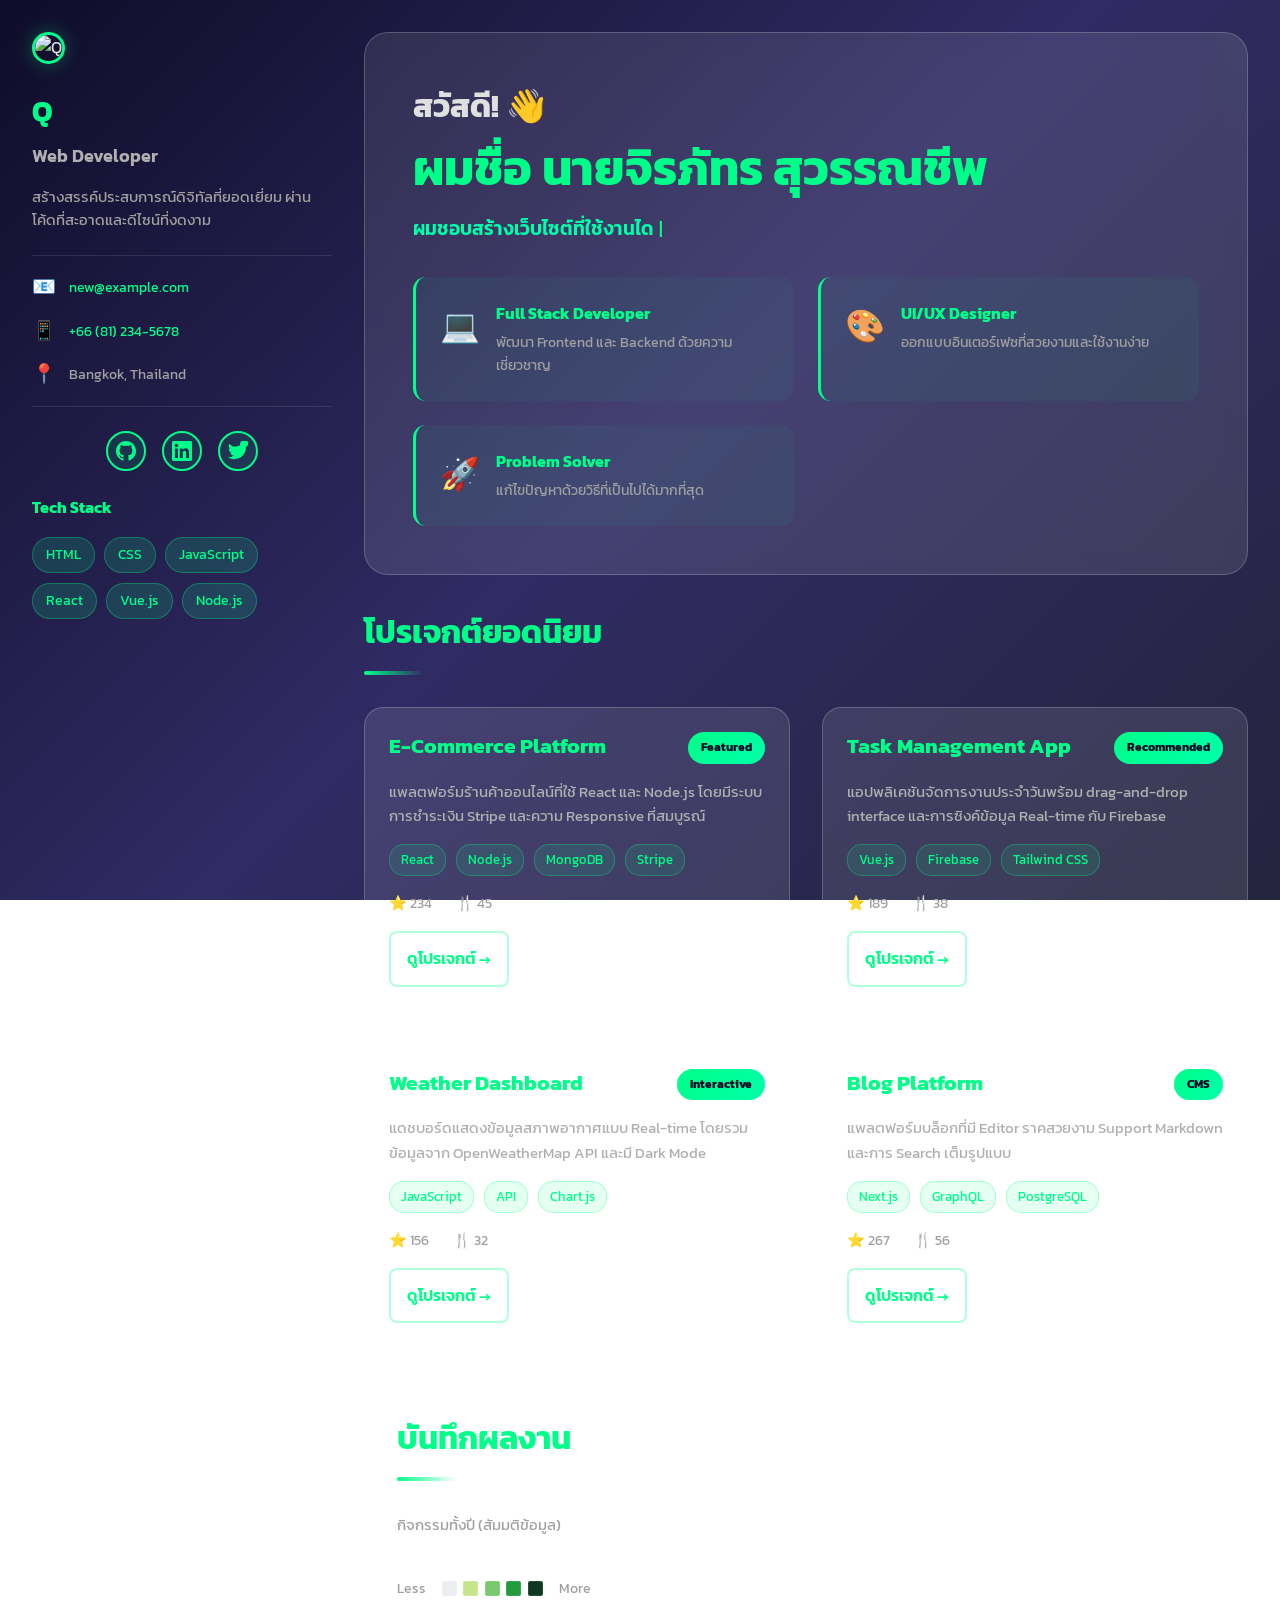
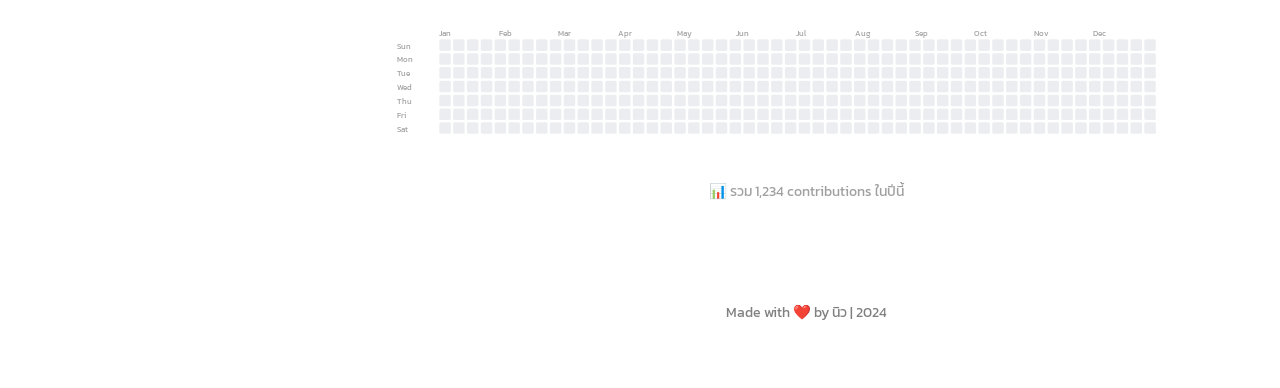
==== index.html @ 87a0851c "update homepage design" ====
<!DOCTYPE html>
<html lang="th">
<head>
    <meta charset="UTF-8">
    <meta name="viewport" content="width=device-width, initial-scale=1.0">
    <title><Q></Q> - Web Developer | Portfolio</title>
    <link href="https://fonts.googleapis.com/css2?family=Kanit:wght@300;400;600;700&display=swap" rel="stylesheet">
    <link rel="stylesheet" href="styles.css">
</head>
<body>
    <div class="container">
        <!-- Sidebar -->
        <aside class="sidebar">
            <div class="profile-card">
                <div class="profile-image">
                    <img src="" alt="Q">
                </div>
                <h1 class="profile-name">Q</h1>
                <p class="profile-title">Web Developer</p>
                <p class="profile-bio">สร้างสรรค์ประสบการณ์ดิจิทัลที่ยอดเยี่ยม ผ่านโค้ดที่สะอาดและดีไซน์ที่งดงาม</p>
                
                <div class="contact-info">
                    <div class="contact-item">
                        <span class="icon">📧</span>
                        <a href="mailto:new@example.com">new@example.com</a>
                    </div>
                    <div class="contact-item">
                        <span class="icon">📱</span>
                        <a href="tel:+66812345678">+66 (81) 234-5678</a>
                    </div>
                    <div class="contact-item">
                        <span class="icon">📍</span>
                        <span>Bangkok, Thailand</span>
                    </div>
                </div>

                <div class="social-links">
                    <a href="#" class="social-btn" title="GitHub">
                        <svg width="20" height="20" viewBox="0 0 24 24" fill="currentColor">
                            <path d="M12 0c-6.626 0-12 5.373-12 12 0 5.302 3.438 9.8 8.207 11.387.599.111.793-.261.793-.577v-2.234c-3.338.726-4.033-1.416-4.033-1.416-.546-1.387-1.333-1.756-1.333-1.756-1.089-.745.083-.729.083-.729 1.205.084 1.839 1.237 1.839 1.237 1.07 1.834 2.807 1.304 3.492.997.107-.775.418-1.305.762-1.604-2.665-.305-5.467-1.334-5.467-5.931 0-1.311.469-2.381 1.236-3.221-.124-.303-.535-1.524.117-3.176 0 0 1.008-.322 3.301 1.23.957-.266 1.983-.399 3.003-.404 1.02.005 2.047.138 3.006.404 2.291-1.552 3.297-1.23 3.297-1.23.653 1.653.242 2.874.118 3.176.77.84 1.235 1.911 1.235 3.221 0 4.609-2.807 5.624-5.479 5.921.43.372.823 1.102.823 2.222v 3.293c0 .319.192.694.801.576 4.765-1.589 8.199-6.086 8.199-11.386 0-6.627-5.373-12-12-12z"/>
                        </svg>
                    </a>
                    <a href="#" class="social-btn" title="LinkedIn">
                        <svg width="20" height="20" viewBox="0 0 24 24" fill="currentColor">
                            <path d="M20.447 20.452h-3.554v-5.569c0-1.328-.027-3.037-1.852-3.037-1.853 0-2.136 1.445-2.136 2.939v5.667H9.351V9h3.414v1.561h.046c.477-.9 1.637-1.85 3.37-1.85 3.601 0 4.267 2.37 4.267 5.455v6.286zM5.337 7.433c-1.144 0-2.063-.926-2.063-2.065 0-1.138.92-2.063 2.063-2.063 1.14 0 2.064.925 2.064 2.063 0 1.139-.925 2.065-2.064 2.065zm1.782 13.019H3.555V9h3.564v11.452zM22.225 0H1.771C.792 0 0 .774 0 1.729v20.542C0 23.227.792 24 1.771 24h20.451C23.2 24 24 23.227 24 22.271V1.729C24 .774 23.2 0 22.225 0z"/>
                        </svg>
                    </a>
                    <a href="#" class="social-btn" title="Twitter">
                        <svg width="20" height="20" viewBox="0 0 24 24" fill="currentColor">
                            <path d="M23.953 4.57a10 10 0 002.856-3.215 9.953 9.953 0 01-2.825.775 4.958 4.958 0 002.163-2.723c-.951.555-2.005.959-3.127 1.184a4.92 4.92 0 00-8.384 4.482C7.69 8.095 4.067 6.13 1.64 3.162a4.822 4.822 0 00-.666 2.475c0 1.71.87 3.213 2.188 4.096a4.904 4.904 0 01-2.228-.616v.06a4.923 4.923 0 003.946 4.827 4.996 4.996 0 01-2.212.085 4.936 4.936 0 004.604 3.417 9.867 9.867 0 01-6.102 2.105c-.39 0-.779-.023-1.17-.067a13.995 13.995 0 007.557 2.209c9.053 0 13.998-7.496 13.998-13.985 0-.21 0-.42-.015-.63A9.935 9.935 0 0024 4.59z"/>
                        </svg>
                    </a>
                </div>

                <div class="tech-stack">
                    <h3>Tech Stack</h3>
                    <div class="tech-tags">
                        <span class="tag">HTML</span>
                        <span class="tag">CSS</span>
                        <span class="tag">JavaScript</span>
                        <span class="tag">React</span>
                        <span class="tag">Vue.js</span>
                        <span class="tag">Node.js</span>
                    </div>
                </div>
            </div>
        </aside>

        <!-- Main Content -->
        <main class="main-content">
            <!-- Hero Section -->
            <section class="hero">
                <div class="hero-content">
                    <h2 class="greeting">สวัสดี! 👋</h2>
                    <h1 class="title">ผมชื่อ นายจิรภัทร สุวรรณชีพ</h1>
                    <p class="subtitle">
                        <span class="typing-cursor">
                            <span class="typing-text">ผมชอบสร้างเว็บไซต์ที่ใช้งานได้ดีและมีหน้าตาที่สวยงาม</span>
                        </span>
                    </p>
                    <div class="hero-highlights">
                        <div class="highlight">
                            <span class="highlight-icon">💻</span>
                            <div>
                                <h4>Full Stack Developer</h4>
                                <p>พัฒนา Frontend และ Backend ด้วยความเชี่ยวชาญ</p>
                            </div>
                        </div>
                        <div class="highlight">
                            <span class="highlight-icon">🎨</span>
                            <div>
                                <h4>UI/UX Designer</h4>
                                <p>ออกแบบอินเตอร์เฟซที่สวยงามและใช้งานง่าย</p>
                            </div>
                        </div>
                        <div class="highlight">
                            <span class="highlight-icon">🚀</span>
                            <div>
                                <h4>Problem Solver</h4>
                                <p>แก้ไขปัญหาด้วยวิธีที่เป็นไปได้มากที่สุด</p>
                            </div>
                        </div>
                    </div>
                </div>
            </section>

            <!-- Projects Section -->
            <section class="projects">
                <h2 class="section-title">โปรเจกต์ยอดนิยม</h2>
                <div class="projects-grid">
                    <div class="project-card">
                        <div class="project-header">
                            <h3>E-Commerce Platform</h3>
                            <span class="project-badge">Featured</span>
                        </div>
                        <p class="project-description">แพลตฟอร์มร้านค้าออนไลน์ที่ใช้ React และ Node.js โดยมีระบบการชำระเงิน Stripe และความ Responsive ที่สมบูรณ์</p>
                        <div class="project-tags">
                            <span class="project-tag">React</span>
                            <span class="project-tag">Node.js</span>
                            <span class="project-tag">MongoDB</span>
                            <span class="project-tag">Stripe</span>
                        </div>
                        <div class="project-stats">
                            <span>⭐ 234</span>
                            <span>🍴 45</span>
                        </div>
                        <a href="#" class="project-link">ดูโปรเจกต์ →</a>
                    </div>

                    <div class="project-card">
                        <div class="project-header">
                            <h3>Task Management App</h3>
                            <span class="project-badge">Recommended</span>
                        </div>
                        <p class="project-description">แอปพลิเคชันจัดการงานประจำวันพร้อม drag-and-drop interface และการซิงค์ข้อมูล Real-time กับ Firebase</p>
                        <div class="project-tags">
                            <span class="project-tag">Vue.js</span>
                            <span class="project-tag">Firebase</span>
                            <span class="project-tag">Tailwind CSS</span>
                        </div>
                        <div class="project-stats">
                            <span>⭐ 189</span>
                            <span>🍴 38</span>
                        </div>
                        <a href="#" class="project-link">ดูโปรเจกต์ →</a>
                    </div>

                    <div class="project-card">
                        <div class="project-header">
                            <h3>Weather Dashboard</h3>
                            <span class="project-badge">Interactive</span>
                        </div>
                        <p class="project-description">แดชบอร์ดแสดงข้อมูลสภาพอากาศแบบ Real-time โดยรวมข้อมูลจาก OpenWeatherMap API และมี Dark Mode</p>
                        <div class="project-tags">
                            <span class="project-tag">JavaScript</span>
                            <span class="project-tag">API</span>
                            <span class="project-tag">Chart.js</span>
                        </div>
                        <div class="project-stats">
                            <span>⭐ 156</span>
                            <span>🍴 32</span>
                        </div>
                        <a href="#" class="project-link">ดูโปรเจกต์ →</a>
                    </div>

                    <div class="project-card">
                        <div class="project-header">
                            <h3>Blog Platform</h3>
                            <span class="project-badge">CMS</span>
                        </div>
                        <p class="project-description">แพลตฟอร์มบล็อกที่มี Editor ราคสวยงาม Support Markdown และการ Search เต็มรูปแบบ</p>
                        <div class="project-tags">
                            <span class="project-tag">Next.js</span>
                            <span class="project-tag">GraphQL</span>
                            <span class="project-tag">PostgreSQL</span>
                        </div>
                        <div class="project-stats">
                            <span>⭐ 267</span>
                            <span>🍴 56</span>
                        </div>
                        <a href="#" class="project-link">ดูโปรเจกต์ →</a>
                    </div>
                </div>
            </section>

            <!-- Contribution Graph Section -->
            <section class="contributions">
                <h2 class="section-title">บันทึกผลงาน</h2>
                <p class="contributions-subtitle">กิจกรรมทั้งปี (สัมมติข้อมูล)</p>
                <div class="contribution-graph">
                    <div class="graph-legend">
                        <span>Less</span>
                        <div class="legend-boxes">
                            <div class="legend-box" style="background: #ebedf0;"></div>
                            <div class="legend-box" style="background: #c6e48b;"></div>
                            <div class="legend-box" style="background: #7bc96f;"></div>
                            <div class="legend-box" style="background: #239a3b;"></div>
                            <div class="legend-box" style="background: #0d3922;"></div>
                        </div>
                        <span>More</span>
                    </div>
                    <svg class="contribution-calendar" viewBox="0 0 1065 152" width="100%" height="auto">
                        <!-- Grid of contribution boxes will be generated by JavaScript -->
                    </svg>
                </div>
                <p class="contributions-note">📊 รวม 1,234 contributions ในปีนี้</p>
            </section>

            <!-- Footer -->
            <footer class="footer">
                <p>Made with <span class="heart">❤️</span> by นิว | 2024</p>
            </footer>
        </main>
    </div>

    <script src="script.js"></script>
</body>
</html>
---- styles.css ----
* {
    margin: 0;
    padding: 0;
    box-sizing: border-box;
}

body {
    font-family: 'Kanit', sans-serif;
    background: linear-gradient(135deg, #0f0c29 0%, #302b63 50%, #24243e 100%);
    background-attachment: fixed;
    color: #e0e0e0;
    line-height: 1.6;
    min-height: 100vh;
}

/* Glassmorphism helper */
.glass {
    background: rgba(255, 255, 255, 0.1);
    backdrop-filter: blur(10px);
    border: 1px solid rgba(255, 255, 255, 0.2);
    border-radius: 1rem;
}

.container {
    display: grid;
    grid-template-columns: 300px 1fr;
    gap: 2rem;
    max-width: 1400px;
    margin: 0 auto;
    padding: 2rem;
    min-height: 100vh;
}

/* ==================== SIDEBAR ==================== */
.sidebar {
    height: 100%;
    position: sticky;
    top: 2rem;
}



.profile-image {
    margin-bottom: 1.5rem;
}

.profile-image img {
    width: 120px;
    height: 120px;
    border-radius: 50%;
    border: 3px solid #00ff88;
    object-fit: cover;
    transition: transform 0.3s ease;
    box-shadow: 0 0 20px rgba(0, 255, 136, 0.3);
}

.profile-image img:hover {
    transform: scale(1.05);
    box-shadow: 0 0 30px rgba(0, 255, 136, 0.5);
}

.profile-name {
    font-size: 1.8rem;
    font-weight: 700;
    margin-bottom: 0.5rem;
    color: #00ff88;
}

.profile-title {
    font-size: 1.1rem;
    color: #b0b0b0;
    margin-bottom: 1rem;
    font-weight: 600;
}

.profile-bio {
    font-size: 0.95rem;
    color: #a0a0a0;
    margin-bottom: 1.5rem;
    line-height: 1.5;
}

/* Contact Info */
.contact-info {
    border-top: 1px solid rgba(255, 255, 255, 0.1);
    border-bottom: 1px solid rgba(255, 255, 255, 0.1);
    padding: 1rem 0;
    margin: 1.5rem 0;
}

.contact-item {
    display: flex;
    align-items: center;
    gap: 0.8rem;
    margin-bottom: 0.8rem;
    font-size: 0.9rem;
}

.contact-item:last-child {
    margin-bottom: 0;
}

.contact-item .icon {
    font-size: 1.2rem;
}

.contact-item a {
    color: #00ff88;
    text-decoration: none;
    transition: color 0.3s ease;
}

.contact-item a:hover {
    color: #00ffaa;
    text-decoration: underline;
}

.contact-item span {
    color: #a0a0a0;
}

/* Social Links */
.social-links {
    display: flex;
    justify-content: center;
    gap: 1rem;
    margin: 1.5rem 0;
}

.social-btn {
    width: 40px;
    height: 40px;
    border-radius: 50%;
    background: rgba(0, 255, 136, 0.1);
    border: 2px solid #00ff88;
    color: #00ff88;
    display: flex;
    align-items: center;
    justify-content: center;
    cursor: pointer;
    transition: all 0.3s ease;
}

.social-btn:hover {
    background: #00ff88;
    color: #0f0c29;
    transform: translateY(-3px);
    box-shadow: 0 10px 20px rgba(0, 255, 136, 0.3);
}

/* Tech Stack */
.tech-stack {
    margin-top: 1.5rem;
    text-align: left;
}

.tech-stack h3 {
    font-size: 1rem;
    margin-bottom: 1rem;
    color: #00ff88;
}

.tech-tags {
    display: flex;
    flex-wrap: wrap;
    gap: 0.6rem;
}

.tag {
    display: inline-block;
    padding: 0.4rem 0.8rem;
    background: rgba(0, 255, 136, 0.15);
    border: 1px solid rgba(0, 255, 136, 0.3);
    border-radius: 20px;
    font-size: 0.85rem;
    color: #00ff88;
    transition: all 0.3s ease;
}

.tag:hover {
    background: rgba(0, 255, 136, 0.25);
    border-color: #00ff88;
}

/* ==================== MAIN CONTENT ==================== */
.main-content {
    display: flex;
    flex-direction: column;
    gap: 2rem;
    animation: slideInRight 0.6s ease;
}

/* Hero Section */
.hero {
    background: rgba(255, 255, 255, 0.1);
    backdrop-filter: blur(10px);
    border: 1px solid rgba(255, 255, 255, 0.2);
    border-radius: 1.5rem;
    padding: 3rem;
    position: relative;
    overflow: hidden;
}

.hero::before {
    content: '';
    position: absolute;
    top: -50%;
    right: -50%;
    width: 500px;
    height: 500px;
    background: radial-gradient(circle, rgba(0, 255, 136, 0.1) 0%, transparent 70%);
    animation: float 6s ease-in-out infinite;
}

.hero-content {
    position: relative;
    z-index: 2;
}

.greeting {
    font-size: 2rem;
    margin-bottom: 0.5rem;
    animation: fadeInDown 0.6s ease 0.1s both;
}

.title {
    font-size: 3rem;
    font-weight: 700;
    margin-bottom: 1rem;
    color: #00ff88;
    line-height: 1.2;
    animation: fadeInDown 0.6s ease 0.2s both;
}

.subtitle {
    font-size: 1.2rem;
    color: #b0b0b0;
    margin-bottom: 2rem;
    min-height: 1.5em;
    animation: fadeInUp 0.6s ease 0.3s both;
}

.typing-text {
    color: #00ffaa;
    font-weight: 600;
}

.typing-cursor {
    display: inline;
}

.typing-cursor::after {
    content: '|';
    animation: blink 0.7s infinite;
    color: #00ff88;
    margin-left: 0.1em;
}

@keyframes blink {
    0%, 50% { opacity: 1; }
    51%, 100% { opacity: 0; }
}

/* Hero Highlights */
.hero-highlights {
    display: grid;
    grid-template-columns: repeat(auto-fit, minmax(250px, 1fr));
    gap: 1.5rem;
    margin-top: 2rem;
    animation: fadeInUp 0.6s ease 0.4s both;
}

.highlight {
    display: flex;
    gap: 1rem;
    padding: 1.5rem;
    background: rgba(0, 255, 136, 0.05);
    border-left: 3px solid #00ff88;
    border-radius: 0.8rem;
    transition: all 0.3s ease;
}

.highlight:hover {
    background: rgba(0, 255, 136, 0.1);
    transform: translateX(5px);
}

.highlight-icon {
    font-size: 2rem;
    flex-shrink: 0;
}

.highlight h4 {
    color: #00ff88;
    margin-bottom: 0.3rem;
}

.highlight p {
    font-size: 0.9rem;
    color: #a0a0a0;
}

/* ==================== PROJECTS ==================== */
.projects {
    animation: fadeInUp 0.6s ease 0.5s both;
}

.section-title {
    font-size: 2rem;
    font-weight: 700;
    margin-bottom: 2rem;
    color: #00ff88;
    position: relative;
    padding-bottom: 1rem;
}

.section-title::after {
    content: '';
    position: absolute;
    bottom: 0;
    left: 0;
    width: 60px;
    height: 4px;
    background: linear-gradient(90deg, #00ff88, transparent);
    border-radius: 2px;
}

.projects-grid {
    display: grid;
    grid-template-columns: repeat(auto-fill, minmax(300px, 1fr));
    gap: 2rem;
}

.project-card {
    background: rgba(255, 255, 255, 0.1);
    backdrop-filter: blur(10px);
    border: 1px solid rgba(255, 255, 255, 0.2);
    border-radius: 1.2rem;
    padding: 1.5rem;
    transition: all 0.3s ease;
    display: flex;
    flex-direction: column;
    height: 100%;
}

.project-card:hover {
    transform: translateY(-8px);
    background: rgba(255, 255, 255, 0.15);
    box-shadow: 0 20px 40px rgba(0, 255, 136, 0.2);
}

.project-header {
    display: flex;
    justify-content: space-between;
    align-items: flex-start;
    margin-bottom: 1rem;
    gap: 1rem;
}

.project-card h3 {
    font-size: 1.3rem;
    color: #00ff88;
    flex: 1;
    line-height: 1.3;
}

.project-badge {
    display: inline-block;
    padding: 0.4rem 0.8rem;
    background: linear-gradient(135deg, #00ff88, #00ffaa);
    color: #0f0c29;
    border-radius: 20px;
    font-size: 0.75rem;
    font-weight: 700;
    white-space: nowrap;
    flex-shrink: 0;
}

.project-description {
    color: #b0b0b0;
    font-size: 0.95rem;
    margin-bottom: 1rem;
    flex-grow: 1;
}

.project-tags {
    display: flex;
    flex-wrap: wrap;
    gap: 0.6rem;
    margin-bottom: 1rem;
}

.project-tag {
    display: inline-block;
    padding: 0.3rem 0.7rem;
    background: rgba(0, 255, 136, 0.1);
    border: 1px solid rgba(0, 255, 136, 0.3);
    border-radius: 15px;
    font-size: 0.8rem;
    color: #00ff88;
}

.project-stats {
    display: flex;
    gap: 1.5rem;
    margin-bottom: 1rem;
    color: #a0a0a0;
    font-size: 0.9rem;
}

.project-link {
    display: inline-block;
    color: #00ff88;
    text-decoration: none;
    font-weight: 600;
    padding: 0.8rem 1rem;
    border: 2px solid rgba(0, 255, 136, 0.3);
    border-radius: 0.5rem;
    transition: all 0.3s ease;
    align-self: flex-start;
}

.project-link:hover {
    border-color: #00ff88;
    background: rgba(0, 255, 136, 0.1);
    transform: translateX(3px);
}

/* ==================== CONTRIBUTIONS ==================== */
.contributions {
    background: rgba(255, 255, 255, 0.1);
    backdrop-filter: blur(10px);
    border: 1px solid rgba(255, 255, 255, 0.2);
    border-radius: 1.2rem;
    padding: 2rem;
    animation: fadeInUp 0.6s ease 0.6s both;
}

.contributions-subtitle {
    color: #a0a0a0;
    margin-bottom: 1.5rem;
    font-size: 0.95rem;
}

.contribution-graph {
    overflow-x: auto;
    padding: 1rem 0;
}

.graph-legend {
    display: flex;
    align-items: center;
    gap: 1rem;
    margin-bottom: 1.5rem;
    font-size: 0.9rem;
    color: #a0a0a0;
}

.legend-boxes {
    display: flex;
    gap: 0.4rem;
}

.legend-box {
    width: 15px;
    height: 15px;
    border-radius: 2px;
    border: 1px solid rgba(255, 255, 255, 0.1);
}

.contribution-calendar {
    width: 100%;
    max-width: 100%;
}

.contribution-box {
    fill: #ebedf0;
    stroke: rgba(255, 255, 255, 0.1);
    stroke-width: 1;
    cursor: pointer;
    transition: all 0.2s ease;
}

.contribution-box:hover {
    stroke: #00ff88;
    stroke-width: 2;
}

.contributions-note {
    margin-top: 1rem;
    text-align: center;
    color: #a0a0a0;
    font-size: 0.9rem;
}

/* ==================== FOOTER ==================== */
.footer {
    text-align: center;
    padding: 2rem;
    border-top: 1px solid rgba(255, 255, 255, 0.1);
    color: #808080;
    font-size: 0.9rem;
    animation: fadeInUp 0.6s ease 0.7s both;
}

.heart {
    display: inline-block;
    animation: heartbeat 1.2s ease-in-out infinite;
}

@keyframes heartbeat {
    0%, 100% { transform: scale(1); }
    50% { transform: scale(1.2); }
}

/* ==================== ANIMATIONS ==================== */
@keyframes slideInLeft {
    from {
        opacity: 0;
        transform: translateX(-50px);
    }
    to {
        opacity: 1;
        transform: translateX(0);
    }
}

@keyframes slideInRight {
    from {
        opacity: 0;
        transform: translateX(50px);
    }
    to {
        opacity: 1;
        transform: translateX(0);
    }
}

@keyframes fadeInDown {
    from {
        opacity: 0;
        transform: translateY(-20px);
    }
    to {
        opacity: 1;
        transform: translateY(0);
    }
}

@keyframes fadeInUp {
    from {
        opacity: 0;
        transform: translateY(20px);
    }
    to {
        opacity: 1;
        transform: translateY(0);
    }
}

@keyframes float {
    0%, 100% {
        transform: translate(0, 0px);
    }
    50% {
        transform: translate(30px, 30px);
    }
}

/* ==================== RESPONSIVE DESIGN ==================== */
@media (max-width: 1024px) {
    .container {
        grid-template-columns: 1fr;
        gap: 1.5rem;
    }

    .sidebar {
        position: static;
    }

    .title {
        font-size: 2.2rem;
    }

    .projects-grid {
        grid-template-columns: repeat(auto-fill, minmax(250px, 1fr));
    }
}

@media (max-width: 768px) {
    .container {
        padding: 1rem;
        gap: 1rem;
    }

    .profile-card {
        padding: 1.5rem;
    }

    .hero {
        padding: 1.5rem;
    }

    .title {
        font-size: 1.8rem;
    }

    .subtitle {
        font-size: 1rem;
    }

    .hero-highlights {
        grid-template-columns: 1fr;
    }

    .projects-grid {
        grid-template-columns: 1fr;
    }

    .projects-grid {
        grid-template-columns: repeat(auto-fill, minmax(200px, 1fr));
    }

    .section-title {
        font-size: 1.5rem;
    }

    .contributions {
        padding: 1.5rem;
    }

    .graph-legend {
        flex-wrap: wrap;
    }
}

@media (max-width: 480px) {
    .container {
        padding: 0.5rem;
    }

    .profile-card {
        padding: 1rem;
    }

    .profile-image img {
        width: 100px;
        height: 100px;
    }

    .profile-name {
        font-size: 1.5rem;
    }

    .hero {
        padding: 1rem;
    }

    .title {
        font-size: 1.4rem;
    }

    .subtitle {
        font-size: 0.9rem;
    }

    .projects-grid {
        grid-template-columns: 1fr;
    }

    .project-header {
        flex-direction: column;
        align-items: flex-start;
    }

    .project-badge {
        align-self: flex-start;
    }

    .section-title {
        font-size: 1.3rem;
    }

    .contributions {
        padding: 1rem;
    }

    .graph-legend {
        font-size: 0.8rem;
    }
}
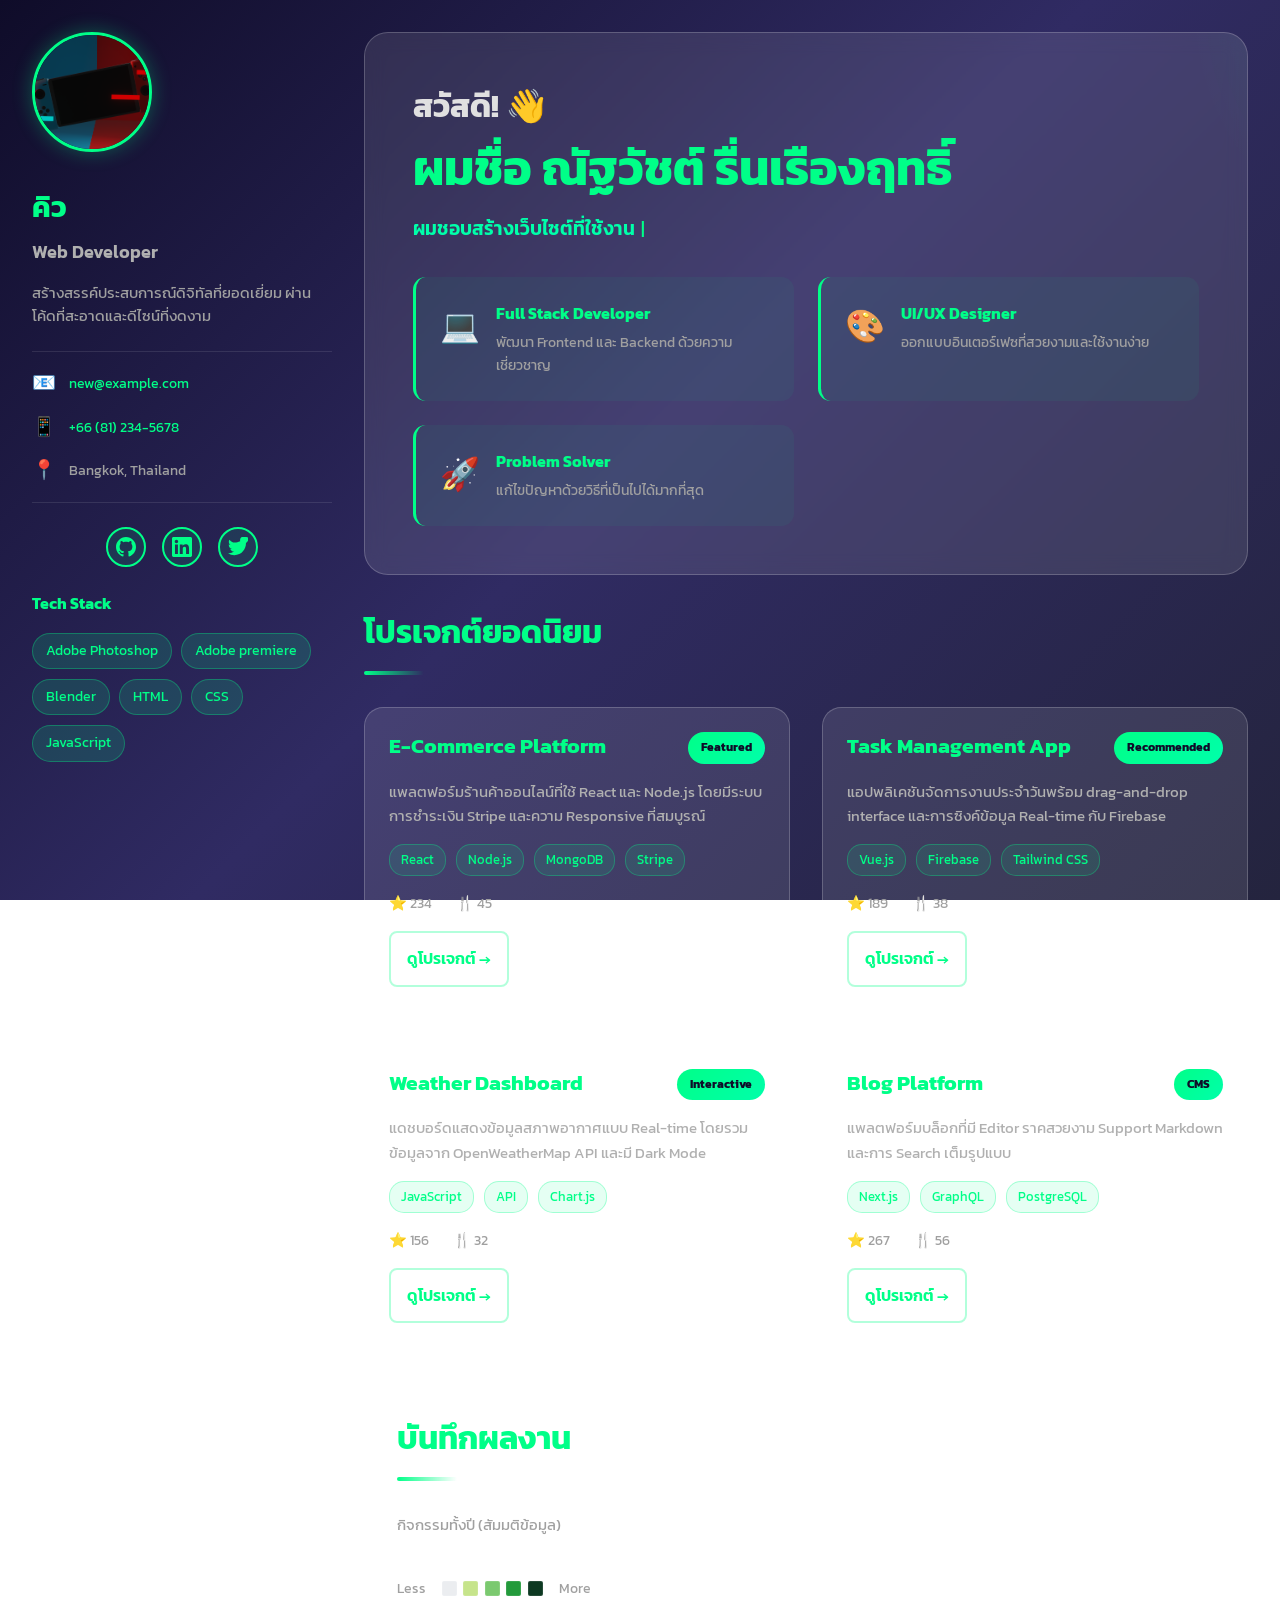
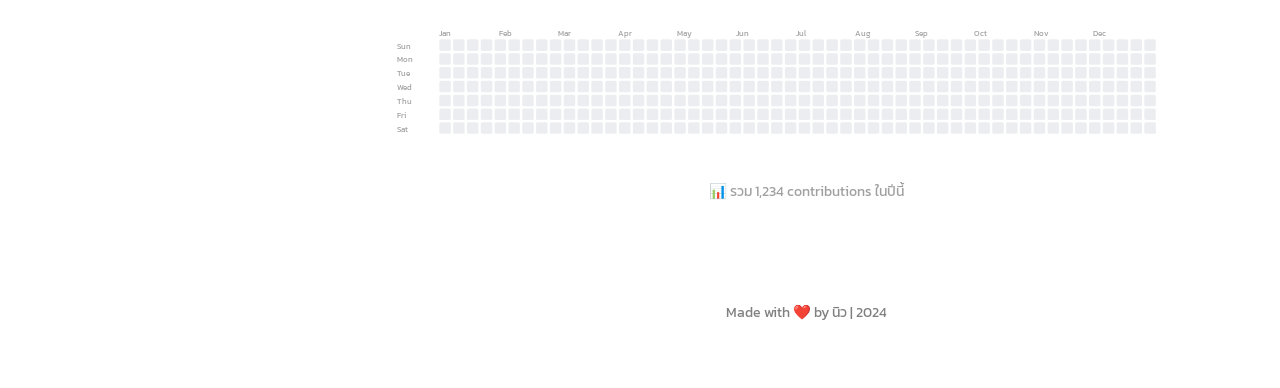
==== commit 8fb0a5dd: "first commit" ====
--- a/index.html
+++ b/index.html
@@ -3,7 +3,7 @@
 <head>
     <meta charset="UTF-8">
     <meta name="viewport" content="width=device-width, initial-scale=1.0">
-    <title><Q></Q> - Web Developer | Portfolio</title>
+    <title>นิว - Web Developer | Portfolio</title>
     <link href="https://fonts.googleapis.com/css2?family=Kanit:wght@300;400;600;700&display=swap" rel="stylesheet">
     <link rel="stylesheet" href="styles.css">
 </head>
@@ -13,9 +13,9 @@
         <aside class="sidebar">
             <div class="profile-card">
                 <div class="profile-image">
-                    <img src="" alt="Q">
-                </div>
-                <h1 class="profile-name">Q</h1>
+                    <img src="p.png" alt="คิว">
+                </div>
+                <h1 class="profile-name">คิว</h1>
                 <p class="profile-title">Web Developer</p>
                 <p class="profile-bio">สร้างสรรค์ประสบการณ์ดิจิทัลที่ยอดเยี่ยม ผ่านโค้ดที่สะอาดและดีไซน์ที่งดงาม</p>
                 
@@ -55,12 +55,13 @@
                 <div class="tech-stack">
                     <h3>Tech Stack</h3>
                     <div class="tech-tags">
+                        <span class="tag"> Adobe Photoshop</span>
+                        <span class="tag">Adobe premiere</span>
+                        <span class="tag">Blender</span>
                         <span class="tag">HTML</span>
                         <span class="tag">CSS</span>
                         <span class="tag">JavaScript</span>
-                        <span class="tag">React</span>
-                        <span class="tag">Vue.js</span>
-                        <span class="tag">Node.js</span>
+                        
                     </div>
                 </div>
             </div>
@@ -72,7 +73,7 @@
             <section class="hero">
                 <div class="hero-content">
                     <h2 class="greeting">สวัสดี! 👋</h2>
-                    <h1 class="title">ผมชื่อ นายจิรภัทร สุวรรณชีพ</h1>
+                    <h1 class="title">ผมชื่อ ณัฐวัชต์ รื่นเรืองฤทธิ์ </h1>
                     <p class="subtitle">
                         <span class="typing-cursor">
                             <span class="typing-text">ผมชอบสร้างเว็บไซต์ที่ใช้งานได้ดีและมีหน้าตาที่สวยงาม</span>
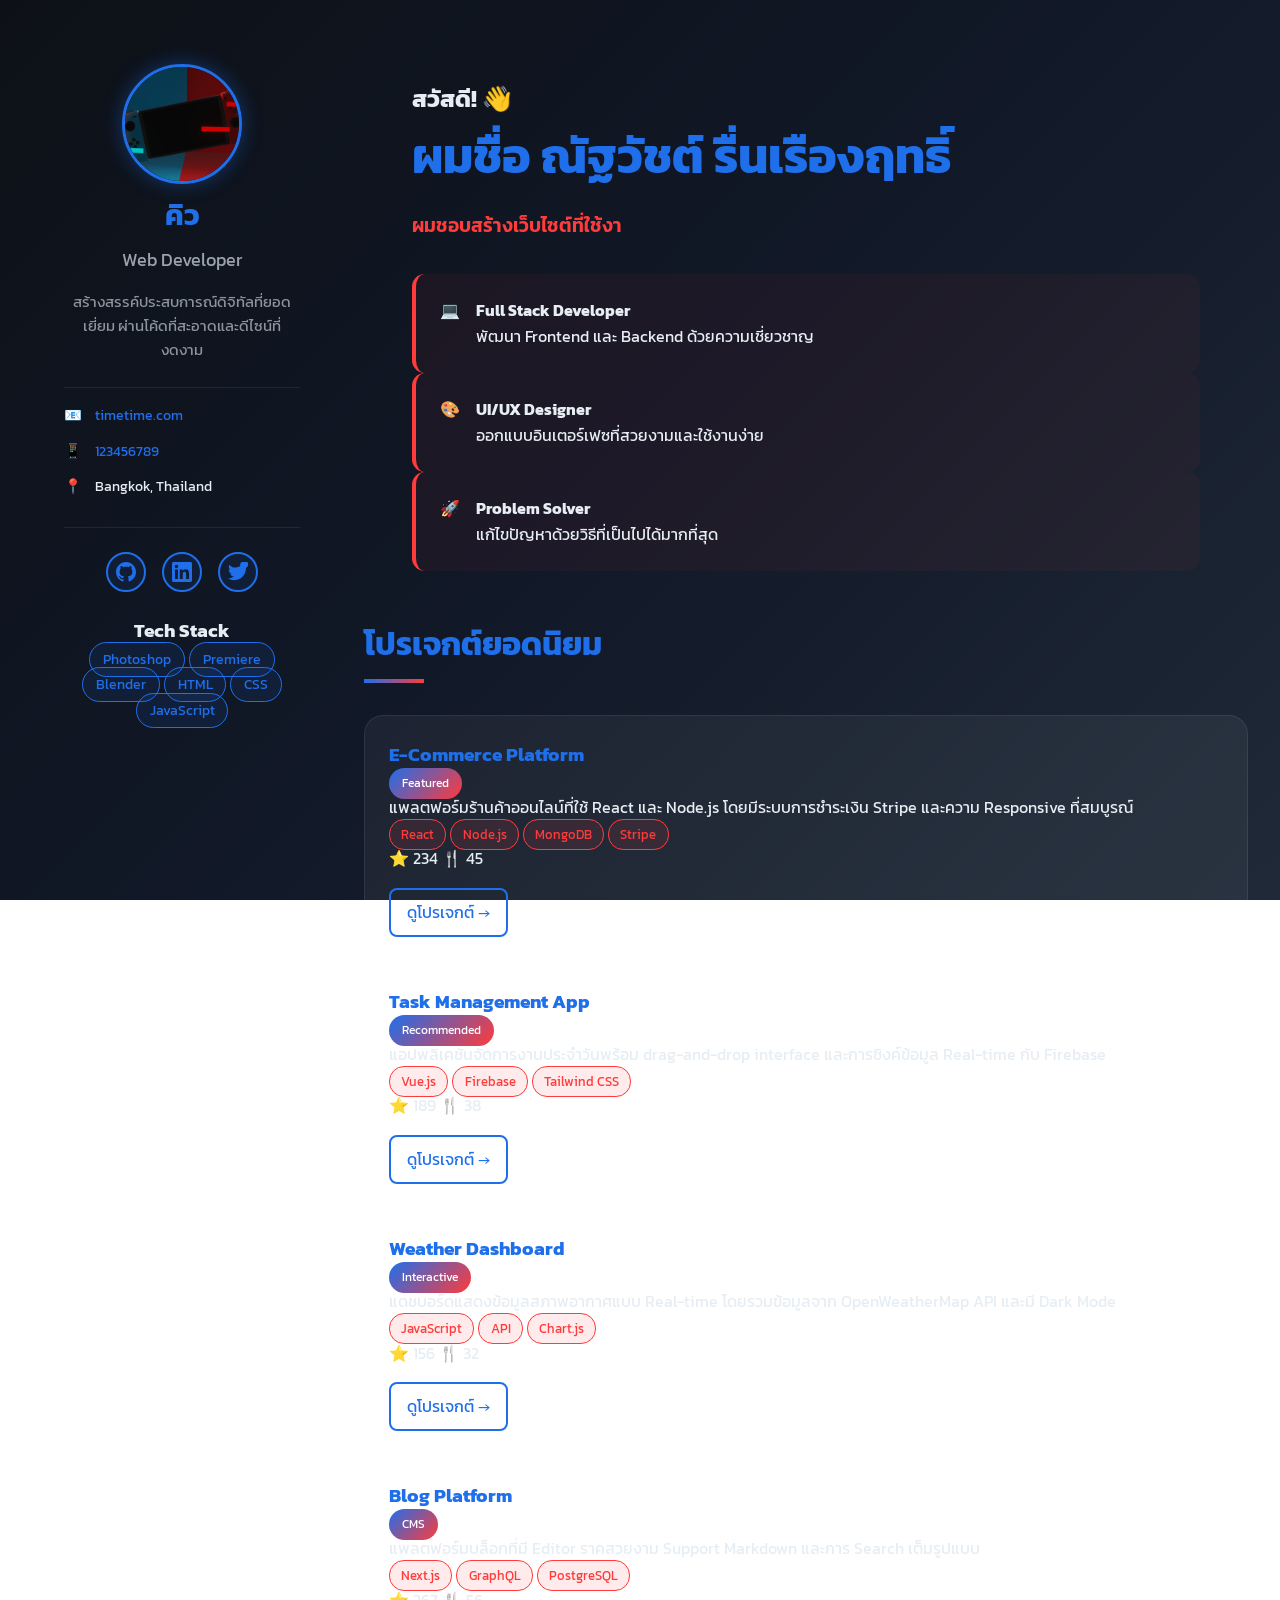
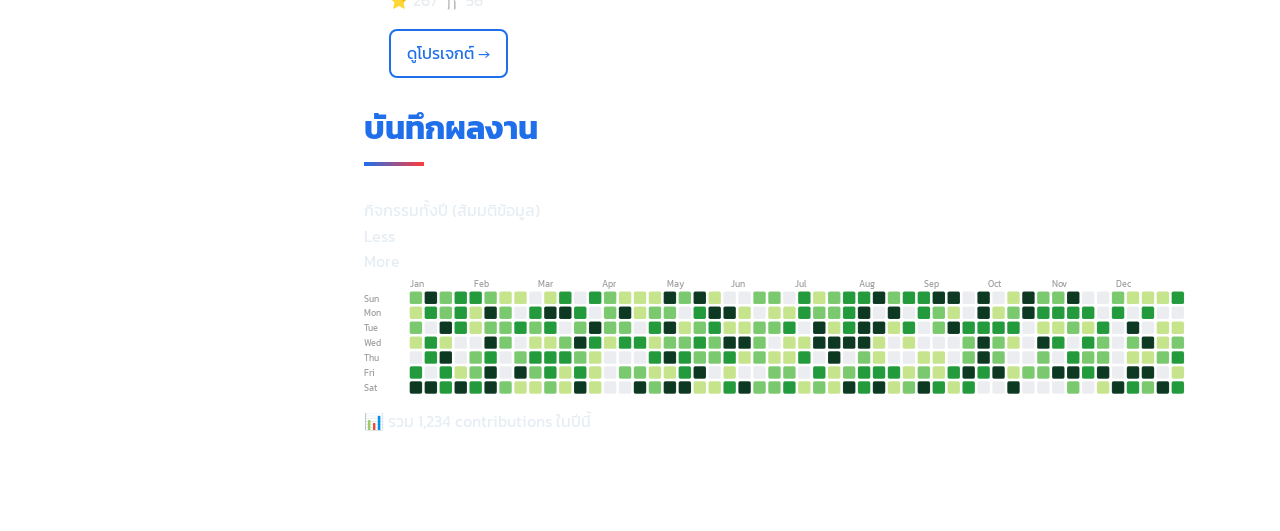
==== commit 6c8acb5b: "index.html" ====
--- a/index.html
+++ b/index.html
@@ -3,7 +3,7 @@
 <head>
     <meta charset="UTF-8">
     <meta name="viewport" content="width=device-width, initial-scale=1.0">
-    <title>นิว - Web Developer | Portfolio</title>
+    <title>timetime - Web Developer | Portfolio</title>
     <link href="https://fonts.googleapis.com/css2?family=Kanit:wght@300;400;600;700&display=swap" rel="stylesheet">
     <link rel="stylesheet" href="styles.css">
 </head>
@@ -22,11 +22,11 @@
                 <div class="contact-info">
                     <div class="contact-item">
                         <span class="icon">📧</span>
-                        <a href="mailto:new@example.com">new@example.com</a>
+                        <a href="mailto:new@example.com">timetime.com</a>
                     </div>
                     <div class="contact-item">
                         <span class="icon">📱</span>
-                        <a href="tel:+66812345678">+66 (81) 234-5678</a>
+                        <a href="tel:+66812345678">123456789</a>
                     </div>
                     <div class="contact-item">
                         <span class="icon">📍</span>
@@ -55,8 +55,8 @@
                 <div class="tech-stack">
                     <h3>Tech Stack</h3>
                     <div class="tech-tags">
-                        <span class="tag"> Adobe Photoshop</span>
-                        <span class="tag">Adobe premiere</span>
+                        <span class="tag">Photoshop</span>
+                        <span class="tag">Premiere</span>
                         <span class="tag">Blender</span>
                         <span class="tag">HTML</span>
                         <span class="tag">CSS</span>
@@ -209,11 +209,10 @@
 
             <!-- Footer -->
             <footer class="footer">
-                <p>Made with <span class="heart">❤️</span> by นิว | 2024</p>
             </footer>
         </main>
     </div>
 
     <script src="script.js"></script>
 </body>
-</html>+</html>
--- a/styles.css
+++ b/styles.css
@@ -6,18 +6,18 @@
 
 body {
     font-family: 'Kanit', sans-serif;
-    background: linear-gradient(135deg, #0f0c29 0%, #302b63 50%, #24243e 100%);
+    background: linear-gradient(135deg, #0d1117 0%, #111827 50%, #1f2937 100%);
     background-attachment: fixed;
-    color: #e0e0e0;
+    color: #e6edf3;
     line-height: 1.6;
     min-height: 100vh;
 }
 
-/* Glassmorphism helper */
+/* Glass */
 .glass {
-    background: rgba(255, 255, 255, 0.1);
-    backdrop-filter: blur(10px);
-    border: 1px solid rgba(255, 255, 255, 0.2);
+    background: rgba(255, 255, 255, 0.05);
+    backdrop-filter: blur(12px);
+    border: 1px solid rgba(255, 255, 255, 0.08);
     border-radius: 1rem;
 }
 
@@ -31,59 +31,58 @@
     min-height: 100vh;
 }
 
-/* ==================== SIDEBAR ==================== */
+/* ================= SIDEBAR ================= */
+
 .sidebar {
     height: 100%;
     position: sticky;
     top: 2rem;
 }
 
-
-
-.profile-image {
-    margin-bottom: 1.5rem;
+.profile-card {
+    padding: 2rem;
+    text-align: center;
 }
 
 .profile-image img {
     width: 120px;
     height: 120px;
     border-radius: 50%;
-    border: 3px solid #00ff88;
+    border: 3px solid #1f6feb;
     object-fit: cover;
-    transition: transform 0.3s ease;
-    box-shadow: 0 0 20px rgba(0, 255, 136, 0.3);
+    transition: 0.3s;
+    box-shadow: 0 0 20px rgba(31,111,235,0.4);
 }
 
 .profile-image img:hover {
     transform: scale(1.05);
-    box-shadow: 0 0 30px rgba(0, 255, 136, 0.5);
+    box-shadow: 0 0 30px rgba(255,59,59,0.6);
 }
 
 .profile-name {
     font-size: 1.8rem;
     font-weight: 700;
     margin-bottom: 0.5rem;
-    color: #00ff88;
+    color: #1f6feb;
 }
 
 .profile-title {
     font-size: 1.1rem;
-    color: #b0b0b0;
+    color: #9ca3af;
     margin-bottom: 1rem;
-    font-weight: 600;
 }
 
 .profile-bio {
     font-size: 0.95rem;
-    color: #a0a0a0;
+    color: #8b949e;
     margin-bottom: 1.5rem;
-    line-height: 1.5;
-}
-
-/* Contact Info */
+}
+
+/* Contact */
+
 .contact-info {
-    border-top: 1px solid rgba(255, 255, 255, 0.1);
-    border-bottom: 1px solid rgba(255, 255, 255, 0.1);
+    border-top: 1px solid rgba(255,255,255,0.08);
+    border-bottom: 1px solid rgba(255,255,255,0.08);
     padding: 1rem 0;
     margin: 1.5rem 0;
 }
@@ -96,30 +95,17 @@
     font-size: 0.9rem;
 }
 
-.contact-item:last-child {
-    margin-bottom: 0;
-}
-
-.contact-item .icon {
-    font-size: 1.2rem;
-}
-
 .contact-item a {
-    color: #00ff88;
+    color: #1f6feb;
     text-decoration: none;
-    transition: color 0.3s ease;
 }
 
 .contact-item a:hover {
-    color: #00ffaa;
-    text-decoration: underline;
-}
-
-.contact-item span {
-    color: #a0a0a0;
-}
-
-/* Social Links */
+    color: #ff3b3b;
+}
+
+/* Social */
+
 .social-links {
     display: flex;
     justify-content: center;
@@ -131,561 +117,158 @@
     width: 40px;
     height: 40px;
     border-radius: 50%;
-    background: rgba(0, 255, 136, 0.1);
-    border: 2px solid #00ff88;
-    color: #00ff88;
+    background: rgba(31,111,235,0.1);
+    border: 2px solid #1f6feb;
+    color: #1f6feb;
     display: flex;
     align-items: center;
     justify-content: center;
-    cursor: pointer;
-    transition: all 0.3s ease;
+    transition: 0.3s;
 }
 
 .social-btn:hover {
-    background: #00ff88;
-    color: #0f0c29;
-    transform: translateY(-3px);
-    box-shadow: 0 10px 20px rgba(0, 255, 136, 0.3);
-}
-
-/* Tech Stack */
-.tech-stack {
-    margin-top: 1.5rem;
-    text-align: left;
-}
-
-.tech-stack h3 {
-    font-size: 1rem;
-    margin-bottom: 1rem;
-    color: #00ff88;
-}
-
-.tech-tags {
-    display: flex;
-    flex-wrap: wrap;
-    gap: 0.6rem;
-}
+    background: #ff3b3b;
+    border-color: #ff3b3b;
+    color: white;
+    box-shadow: 0 0 20px rgba(255,59,59,0.5);
+}
+
+/* Tags */
 
 .tag {
-    display: inline-block;
     padding: 0.4rem 0.8rem;
-    background: rgba(0, 255, 136, 0.15);
-    border: 1px solid rgba(0, 255, 136, 0.3);
+    background: rgba(31,111,235,0.1);
+    border: 1px solid #1f6feb;
     border-radius: 20px;
     font-size: 0.85rem;
-    color: #00ff88;
-    transition: all 0.3s ease;
+    color: #1f6feb;
 }
 
 .tag:hover {
-    background: rgba(0, 255, 136, 0.25);
-    border-color: #00ff88;
-}
-
-/* ==================== MAIN CONTENT ==================== */
-.main-content {
-    display: flex;
-    flex-direction: column;
-    gap: 2rem;
-    animation: slideInRight 0.6s ease;
-}
-
-/* Hero Section */
+    background: #ff3b3b;
+    border-color: #ff3b3b;
+    color: white;
+}
+
+/* ================= HERO ================= */
+
 .hero {
-    background: rgba(255, 255, 255, 0.1);
-    backdrop-filter: blur(10px);
-    border: 1px solid rgba(255, 255, 255, 0.2);
+    padding: 3rem;
     border-radius: 1.5rem;
-    padding: 3rem;
-    position: relative;
-    overflow: hidden;
-}
-
-.hero::before {
-    content: '';
-    position: absolute;
-    top: -50%;
-    right: -50%;
-    width: 500px;
-    height: 500px;
-    background: radial-gradient(circle, rgba(0, 255, 136, 0.1) 0%, transparent 70%);
-    animation: float 6s ease-in-out infinite;
-}
-
-.hero-content {
-    position: relative;
-    z-index: 2;
-}
-
-.greeting {
-    font-size: 2rem;
-    margin-bottom: 0.5rem;
-    animation: fadeInDown 0.6s ease 0.1s both;
 }
 
 .title {
     font-size: 3rem;
     font-weight: 700;
     margin-bottom: 1rem;
-    color: #00ff88;
-    line-height: 1.2;
-    animation: fadeInDown 0.6s ease 0.2s both;
+    color: #1f6feb;
 }
 
 .subtitle {
     font-size: 1.2rem;
-    color: #b0b0b0;
+    color: #9ca3af;
     margin-bottom: 2rem;
-    min-height: 1.5em;
-    animation: fadeInUp 0.6s ease 0.3s both;
 }
 
 .typing-text {
-    color: #00ffaa;
+    color: #ff3b3b;
     font-weight: 600;
-}
-
-.typing-cursor {
-    display: inline;
-}
-
-.typing-cursor::after {
-    content: '|';
-    animation: blink 0.7s infinite;
-    color: #00ff88;
-    margin-left: 0.1em;
-}
-
-@keyframes blink {
-    0%, 50% { opacity: 1; }
-    51%, 100% { opacity: 0; }
-}
-
-/* Hero Highlights */
-.hero-highlights {
-    display: grid;
-    grid-template-columns: repeat(auto-fit, minmax(250px, 1fr));
-    gap: 1.5rem;
-    margin-top: 2rem;
-    animation: fadeInUp 0.6s ease 0.4s both;
 }
 
 .highlight {
     display: flex;
     gap: 1rem;
     padding: 1.5rem;
-    background: rgba(0, 255, 136, 0.05);
-    border-left: 3px solid #00ff88;
+    background: rgba(255,59,59,0.05);
+    border-left: 4px solid #ff3b3b;
     border-radius: 0.8rem;
-    transition: all 0.3s ease;
+    transition: 0.3s;
 }
 
 .highlight:hover {
-    background: rgba(0, 255, 136, 0.1);
-    transform: translateX(5px);
-}
-
-.highlight-icon {
-    font-size: 2rem;
-    flex-shrink: 0;
-}
-
-.highlight h4 {
-    color: #00ff88;
-    margin-bottom: 0.3rem;
-}
-
-.highlight p {
-    font-size: 0.9rem;
-    color: #a0a0a0;
-}
-
-/* ==================== PROJECTS ==================== */
-.projects {
-    animation: fadeInUp 0.6s ease 0.5s both;
-}
+    background: rgba(31,111,235,0.1);
+    border-left: 4px solid #1f6feb;
+}
+
+/* ================= PROJECT ================= */
 
 .section-title {
     font-size: 2rem;
     font-weight: 700;
     margin-bottom: 2rem;
-    color: #00ff88;
-    position: relative;
-    padding-bottom: 1rem;
+    color: #1f6feb;
 }
 
 .section-title::after {
     content: '';
-    position: absolute;
-    bottom: 0;
-    left: 0;
+    display: block;
     width: 60px;
     height: 4px;
-    background: linear-gradient(90deg, #00ff88, transparent);
-    border-radius: 2px;
-}
-
-.projects-grid {
-    display: grid;
-    grid-template-columns: repeat(auto-fill, minmax(300px, 1fr));
-    gap: 2rem;
+    background: linear-gradient(90deg,#1f6feb,#ff3b3b);
+    margin-top: 8px;
 }
 
 .project-card {
-    background: rgba(255, 255, 255, 0.1);
-    backdrop-filter: blur(10px);
-    border: 1px solid rgba(255, 255, 255, 0.2);
+    padding: 1.5rem;
     border-radius: 1.2rem;
-    padding: 1.5rem;
-    transition: all 0.3s ease;
-    display: flex;
-    flex-direction: column;
-    height: 100%;
+    transition: 0.3s;
+    background: rgba(255,255,255,0.05);
+    border: 1px solid rgba(255,255,255,0.08);
 }
 
 .project-card:hover {
-    transform: translateY(-8px);
-    background: rgba(255, 255, 255, 0.15);
-    box-shadow: 0 20px 40px rgba(0, 255, 136, 0.2);
-}
-
-.project-header {
-    display: flex;
-    justify-content: space-between;
-    align-items: flex-start;
-    margin-bottom: 1rem;
-    gap: 1rem;
+    transform: translateY(-6px);
+    box-shadow: 0 20px 40px rgba(31,111,235,0.3);
 }
 
 .project-card h3 {
-    font-size: 1.3rem;
-    color: #00ff88;
-    flex: 1;
-    line-height: 1.3;
+    color: #1f6feb;
 }
 
 .project-badge {
-    display: inline-block;
     padding: 0.4rem 0.8rem;
-    background: linear-gradient(135deg, #00ff88, #00ffaa);
-    color: #0f0c29;
+    background: linear-gradient(135deg,#1f6feb,#ff3b3b);
+    color: white;
     border-radius: 20px;
     font-size: 0.75rem;
-    font-weight: 700;
-    white-space: nowrap;
-    flex-shrink: 0;
-}
-
-.project-description {
-    color: #b0b0b0;
-    font-size: 0.95rem;
-    margin-bottom: 1rem;
-    flex-grow: 1;
-}
-
-.project-tags {
-    display: flex;
-    flex-wrap: wrap;
-    gap: 0.6rem;
-    margin-bottom: 1rem;
 }
 
 .project-tag {
-    display: inline-block;
+    background: rgba(255,59,59,0.1);
+    border: 1px solid #ff3b3b;
+    color: #ff3b3b;
     padding: 0.3rem 0.7rem;
-    background: rgba(0, 255, 136, 0.1);
-    border: 1px solid rgba(0, 255, 136, 0.3);
     border-radius: 15px;
     font-size: 0.8rem;
-    color: #00ff88;
-}
-
-.project-stats {
-    display: flex;
-    gap: 1.5rem;
-    margin-bottom: 1rem;
-    color: #a0a0a0;
-    font-size: 0.9rem;
 }
 
 .project-link {
     display: inline-block;
-    color: #00ff88;
+    margin-top: 1rem;
+    color: #1f6feb;
+    border: 2px solid #1f6feb;
+    padding: 0.6rem 1rem;
+    border-radius: 0.5rem;
     text-decoration: none;
-    font-weight: 600;
-    padding: 0.8rem 1rem;
-    border: 2px solid rgba(0, 255, 136, 0.3);
-    border-radius: 0.5rem;
-    transition: all 0.3s ease;
-    align-self: flex-start;
+    transition: 0.3s;
 }
 
 .project-link:hover {
-    border-color: #00ff88;
-    background: rgba(0, 255, 136, 0.1);
-    transform: translateX(3px);
-}
-
-/* ==================== CONTRIBUTIONS ==================== */
-.contributions {
-    background: rgba(255, 255, 255, 0.1);
-    backdrop-filter: blur(10px);
-    border: 1px solid rgba(255, 255, 255, 0.2);
-    border-radius: 1.2rem;
-    padding: 2rem;
-    animation: fadeInUp 0.6s ease 0.6s both;
-}
-
-.contributions-subtitle {
-    color: #a0a0a0;
-    margin-bottom: 1.5rem;
-    font-size: 0.95rem;
-}
-
-.contribution-graph {
-    overflow-x: auto;
-    padding: 1rem 0;
-}
-
-.graph-legend {
-    display: flex;
-    align-items: center;
-    gap: 1rem;
-    margin-bottom: 1.5rem;
-    font-size: 0.9rem;
-    color: #a0a0a0;
-}
-
-.legend-boxes {
-    display: flex;
-    gap: 0.4rem;
-}
-
-.legend-box {
-    width: 15px;
-    height: 15px;
-    border-radius: 2px;
-    border: 1px solid rgba(255, 255, 255, 0.1);
-}
-
-.contribution-calendar {
-    width: 100%;
-    max-width: 100%;
-}
-
-.contribution-box {
-    fill: #ebedf0;
-    stroke: rgba(255, 255, 255, 0.1);
-    stroke-width: 1;
-    cursor: pointer;
-    transition: all 0.2s ease;
-}
-
-.contribution-box:hover {
-    stroke: #00ff88;
-    stroke-width: 2;
-}
-
-.contributions-note {
-    margin-top: 1rem;
-    text-align: center;
-    color: #a0a0a0;
-    font-size: 0.9rem;
-}
-
-/* ==================== FOOTER ==================== */
+    background: #ff3b3b;
+    border-color: #ff3b3b;
+    color: white;
+}
+
+/* ================= FOOTER ================= */
+
 .footer {
     text-align: center;
     padding: 2rem;
-    border-top: 1px solid rgba(255, 255, 255, 0.1);
-    color: #808080;
+    border-top: 1px solid rgba(255,255,255,0.08);
+    color: #8b949e;
     font-size: 0.9rem;
-    animation: fadeInUp 0.6s ease 0.7s both;
 }
 
 .heart {
-    display: inline-block;
-    animation: heartbeat 1.2s ease-in-out infinite;
-}
-
-@keyframes heartbeat {
-    0%, 100% { transform: scale(1); }
-    50% { transform: scale(1.2); }
-}
-
-/* ==================== ANIMATIONS ==================== */
-@keyframes slideInLeft {
-    from {
-        opacity: 0;
-        transform: translateX(-50px);
-    }
-    to {
-        opacity: 1;
-        transform: translateX(0);
-    }
-}
-
-@keyframes slideInRight {
-    from {
-        opacity: 0;
-        transform: translateX(50px);
-    }
-    to {
-        opacity: 1;
-        transform: translateX(0);
-    }
-}
-
-@keyframes fadeInDown {
-    from {
-        opacity: 0;
-        transform: translateY(-20px);
-    }
-    to {
-        opacity: 1;
-        transform: translateY(0);
-    }
-}
-
-@keyframes fadeInUp {
-    from {
-        opacity: 0;
-        transform: translateY(20px);
-    }
-    to {
-        opacity: 1;
-        transform: translateY(0);
-    }
-}
-
-@keyframes float {
-    0%, 100% {
-        transform: translate(0, 0px);
-    }
-    50% {
-        transform: translate(30px, 30px);
-    }
-}
-
-/* ==================== RESPONSIVE DESIGN ==================== */
-@media (max-width: 1024px) {
-    .container {
-        grid-template-columns: 1fr;
-        gap: 1.5rem;
-    }
-
-    .sidebar {
-        position: static;
-    }
-
-    .title {
-        font-size: 2.2rem;
-    }
-
-    .projects-grid {
-        grid-template-columns: repeat(auto-fill, minmax(250px, 1fr));
-    }
-}
-
-@media (max-width: 768px) {
-    .container {
-        padding: 1rem;
-        gap: 1rem;
-    }
-
-    .profile-card {
-        padding: 1.5rem;
-    }
-
-    .hero {
-        padding: 1.5rem;
-    }
-
-    .title {
-        font-size: 1.8rem;
-    }
-
-    .subtitle {
-        font-size: 1rem;
-    }
-
-    .hero-highlights {
-        grid-template-columns: 1fr;
-    }
-
-    .projects-grid {
-        grid-template-columns: 1fr;
-    }
-
-    .projects-grid {
-        grid-template-columns: repeat(auto-fill, minmax(200px, 1fr));
-    }
-
-    .section-title {
-        font-size: 1.5rem;
-    }
-
-    .contributions {
-        padding: 1.5rem;
-    }
-
-    .graph-legend {
-        flex-wrap: wrap;
-    }
-}
-
-@media (max-width: 480px) {
-    .container {
-        padding: 0.5rem;
-    }
-
-    .profile-card {
-        padding: 1rem;
-    }
-
-    .profile-image img {
-        width: 100px;
-        height: 100px;
-    }
-
-    .profile-name {
-        font-size: 1.5rem;
-    }
-
-    .hero {
-        padding: 1rem;
-    }
-
-    .title {
-        font-size: 1.4rem;
-    }
-
-    .subtitle {
-        font-size: 0.9rem;
-    }
-
-    .projects-grid {
-        grid-template-columns: 1fr;
-    }
-
-    .project-header {
-        flex-direction: column;
-        align-items: flex-start;
-    }
-
-    .project-badge {
-        align-self: flex-start;
-    }
-
-    .section-title {
-        font-size: 1.3rem;
-    }
-
-    .contributions {
-        padding: 1rem;
-    }
-
-    .graph-legend {
-        font-size: 0.8rem;
-    }
-}+    color: #ff3b3b;
+}
